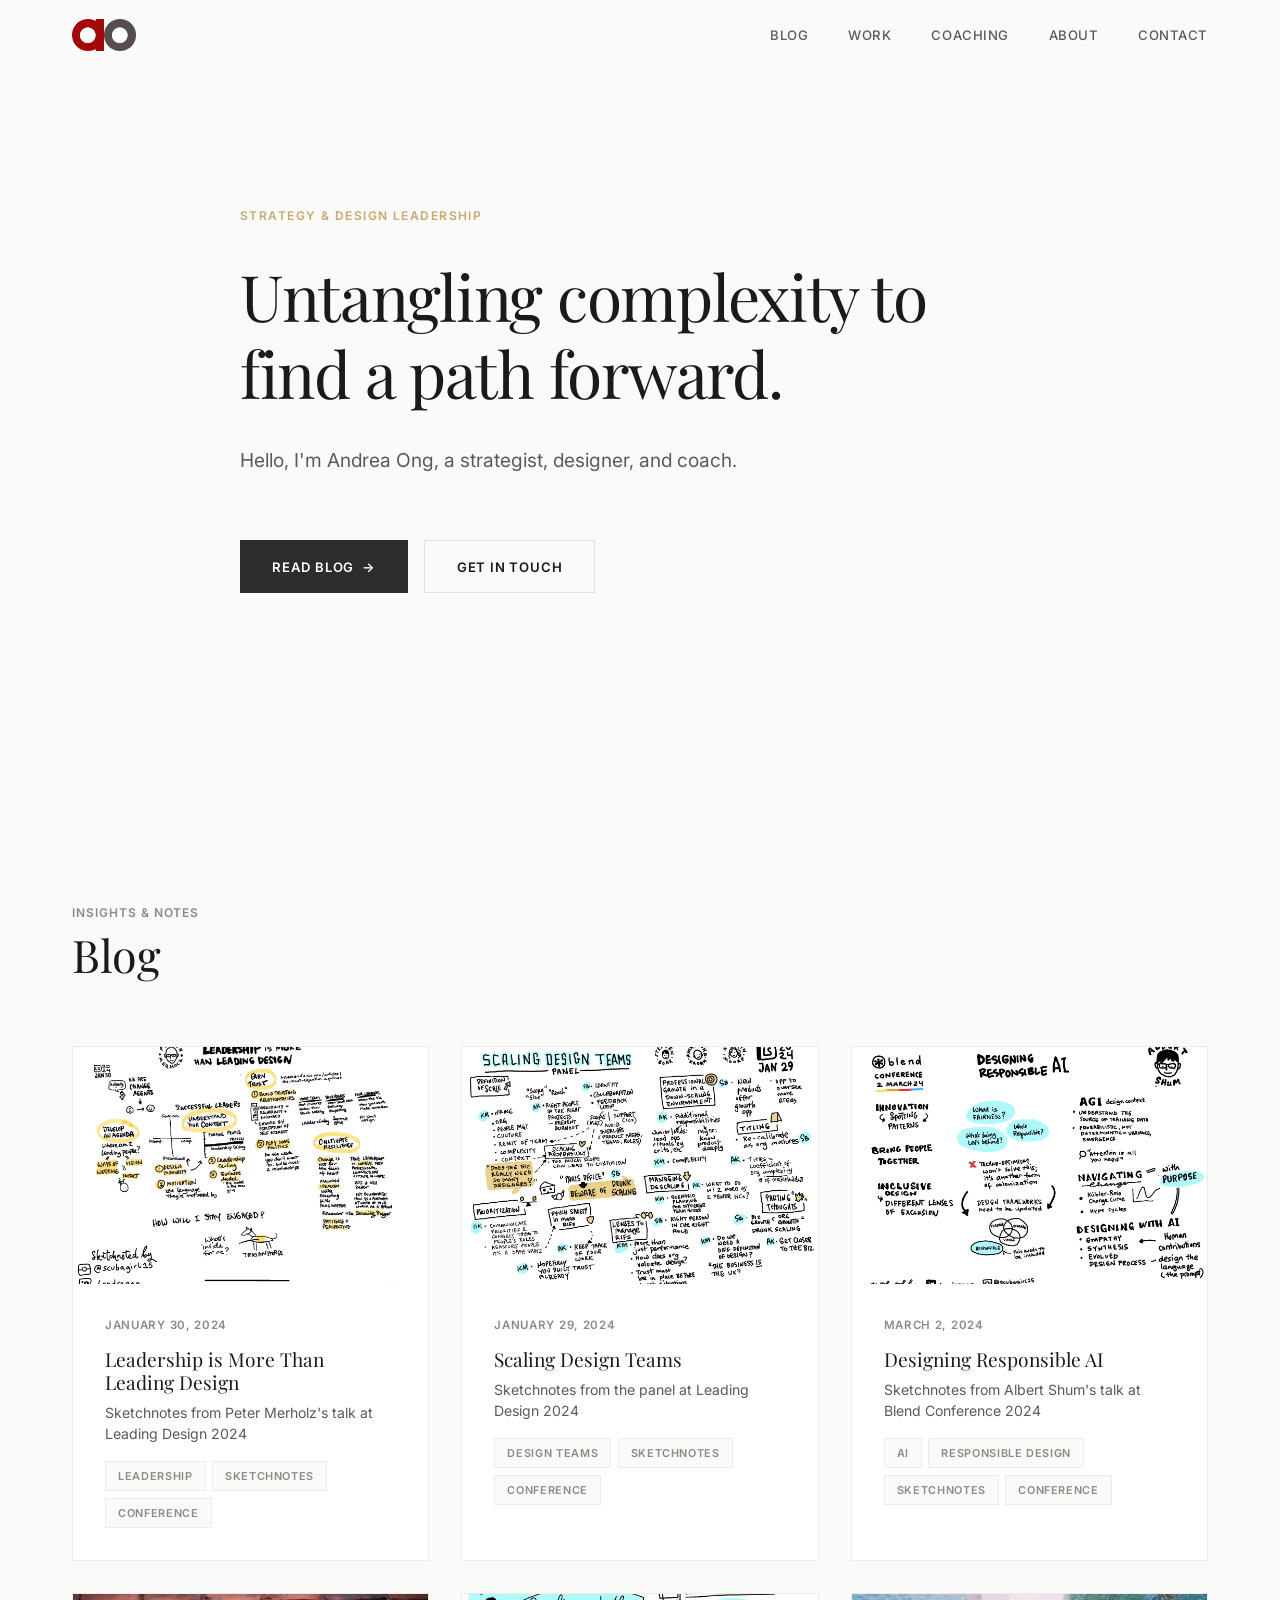
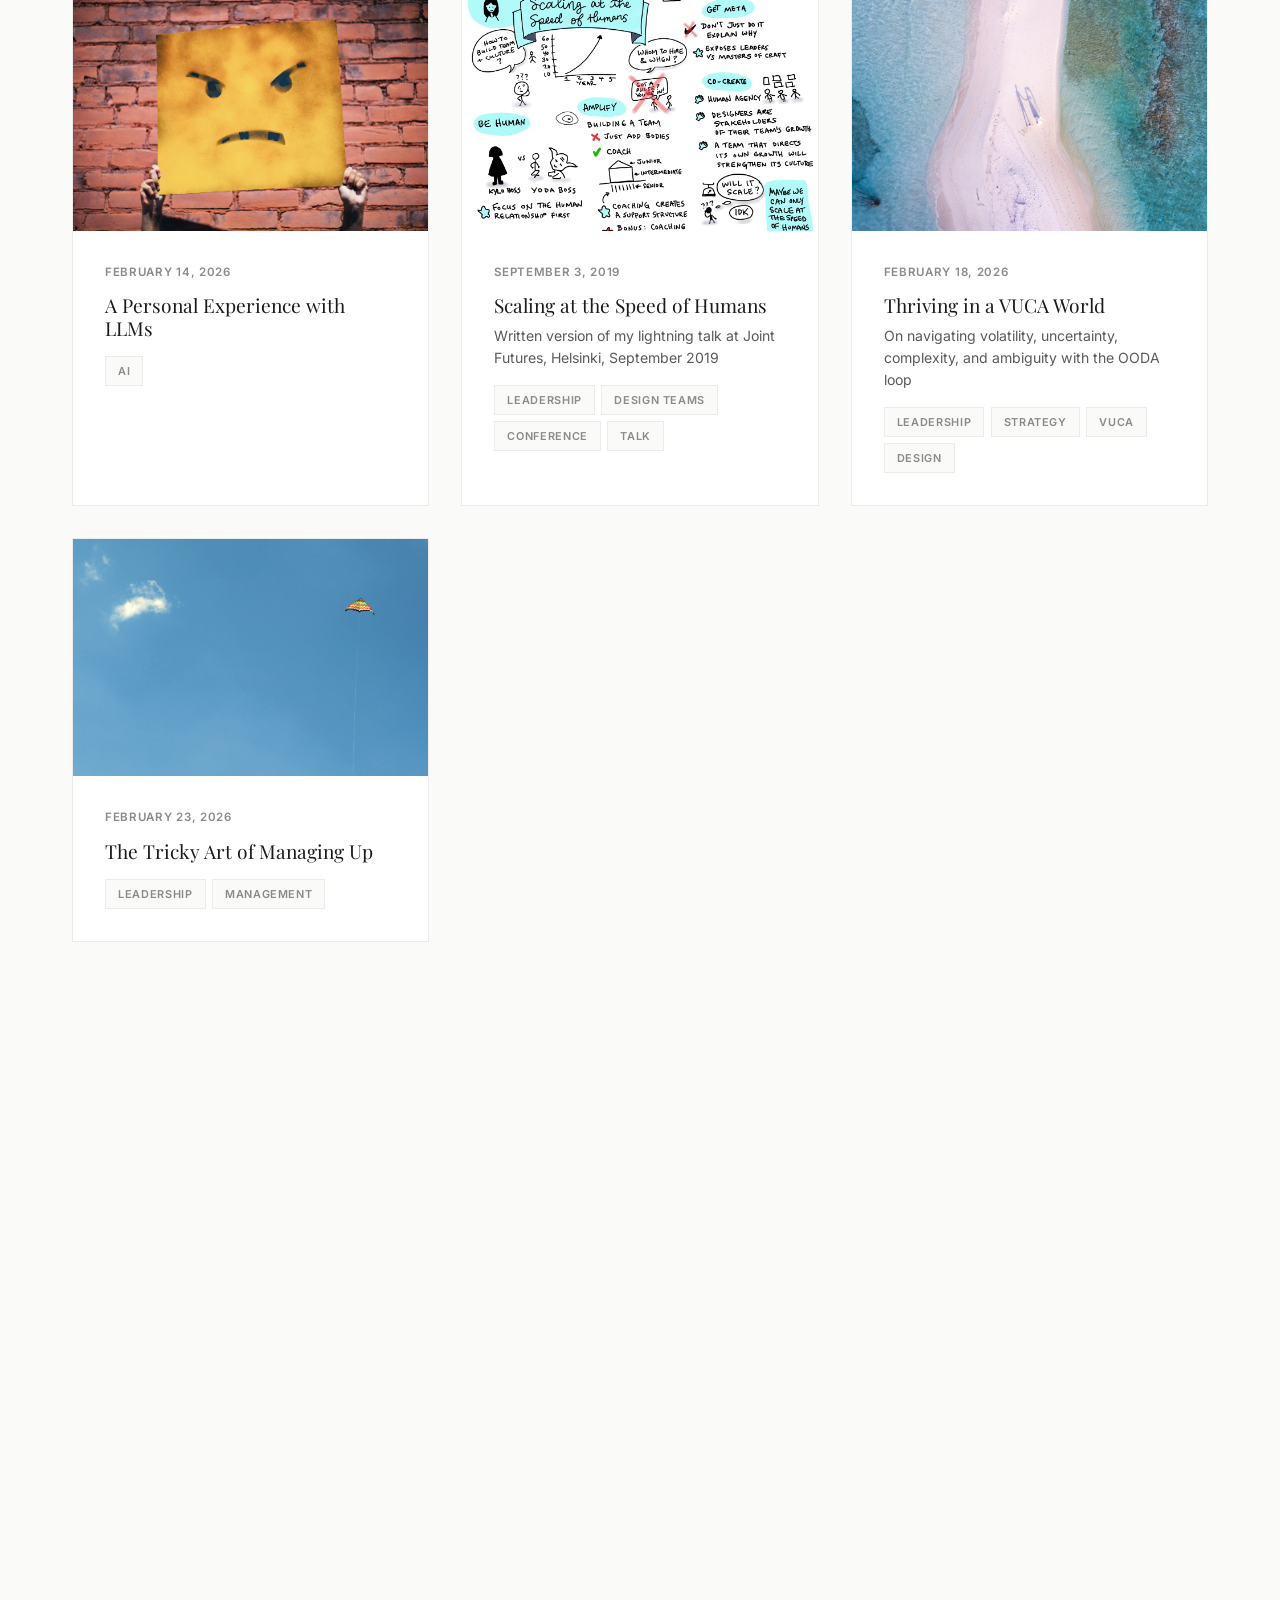
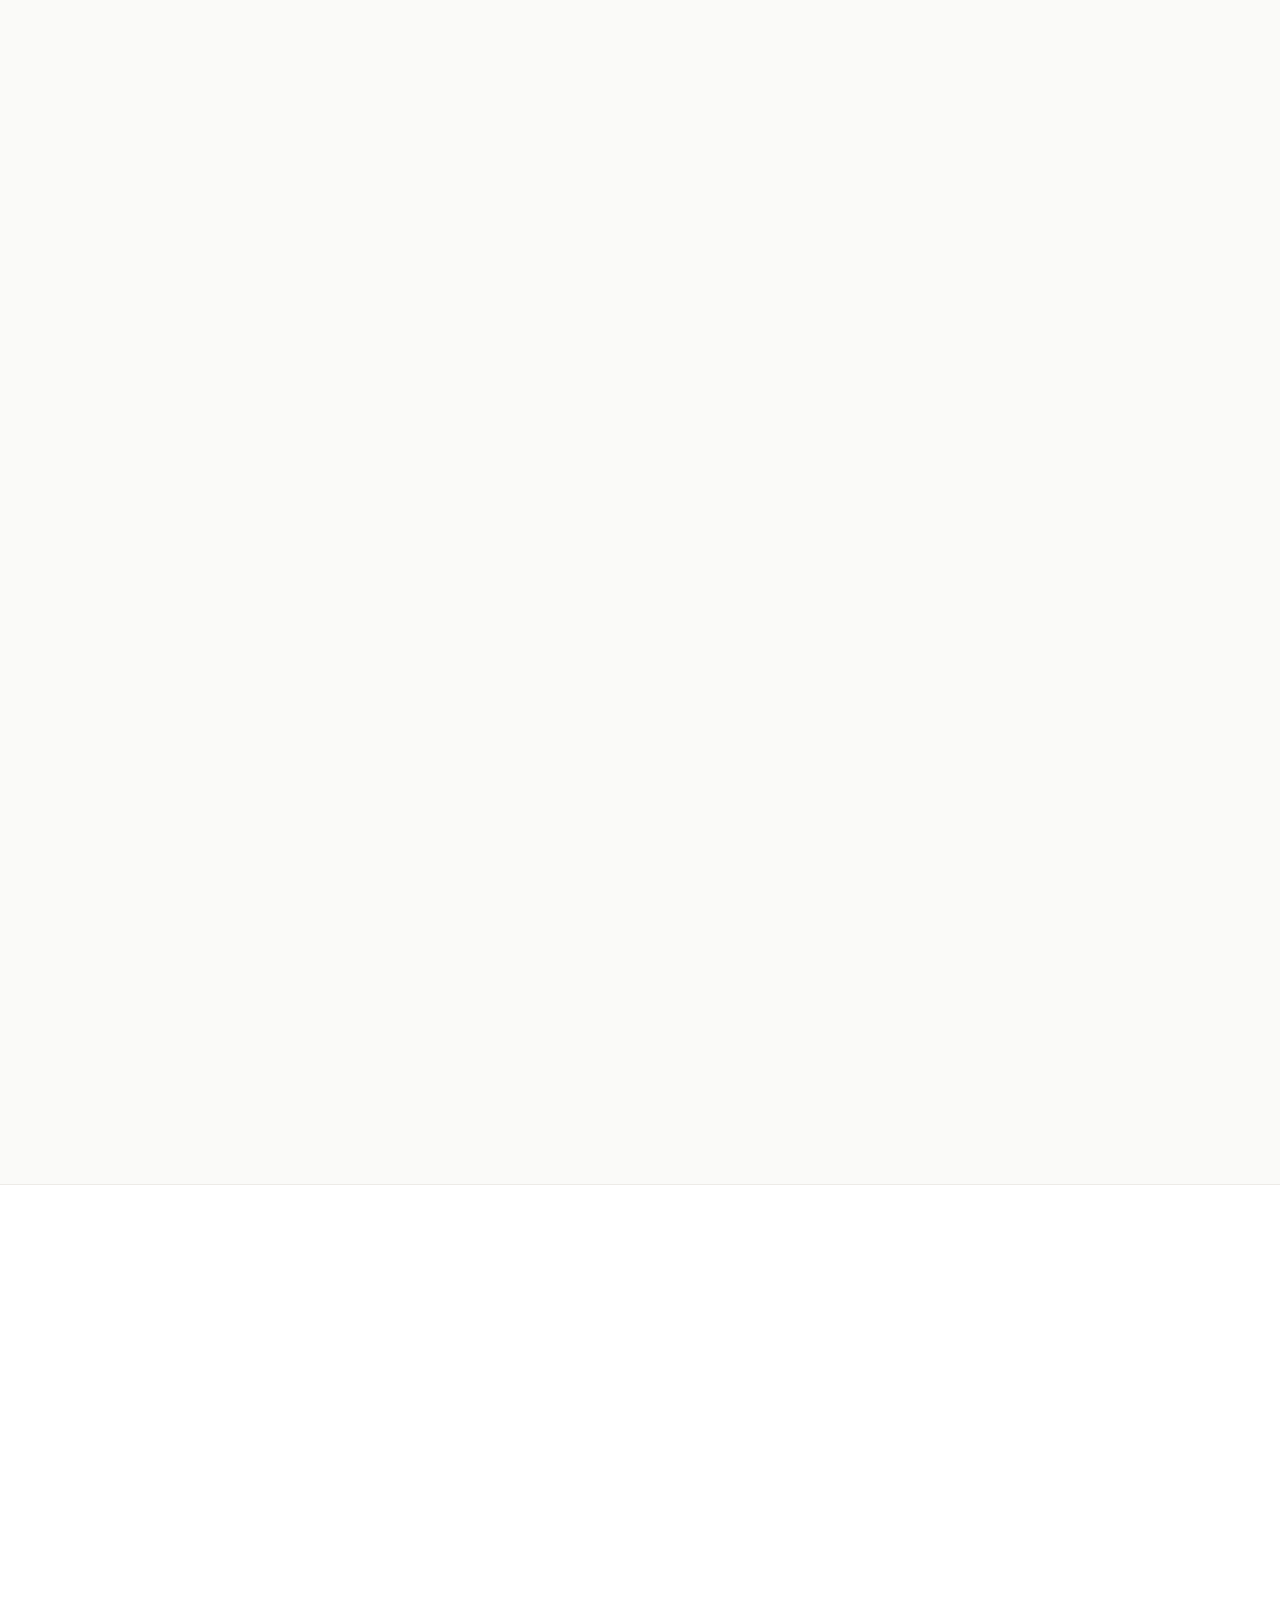
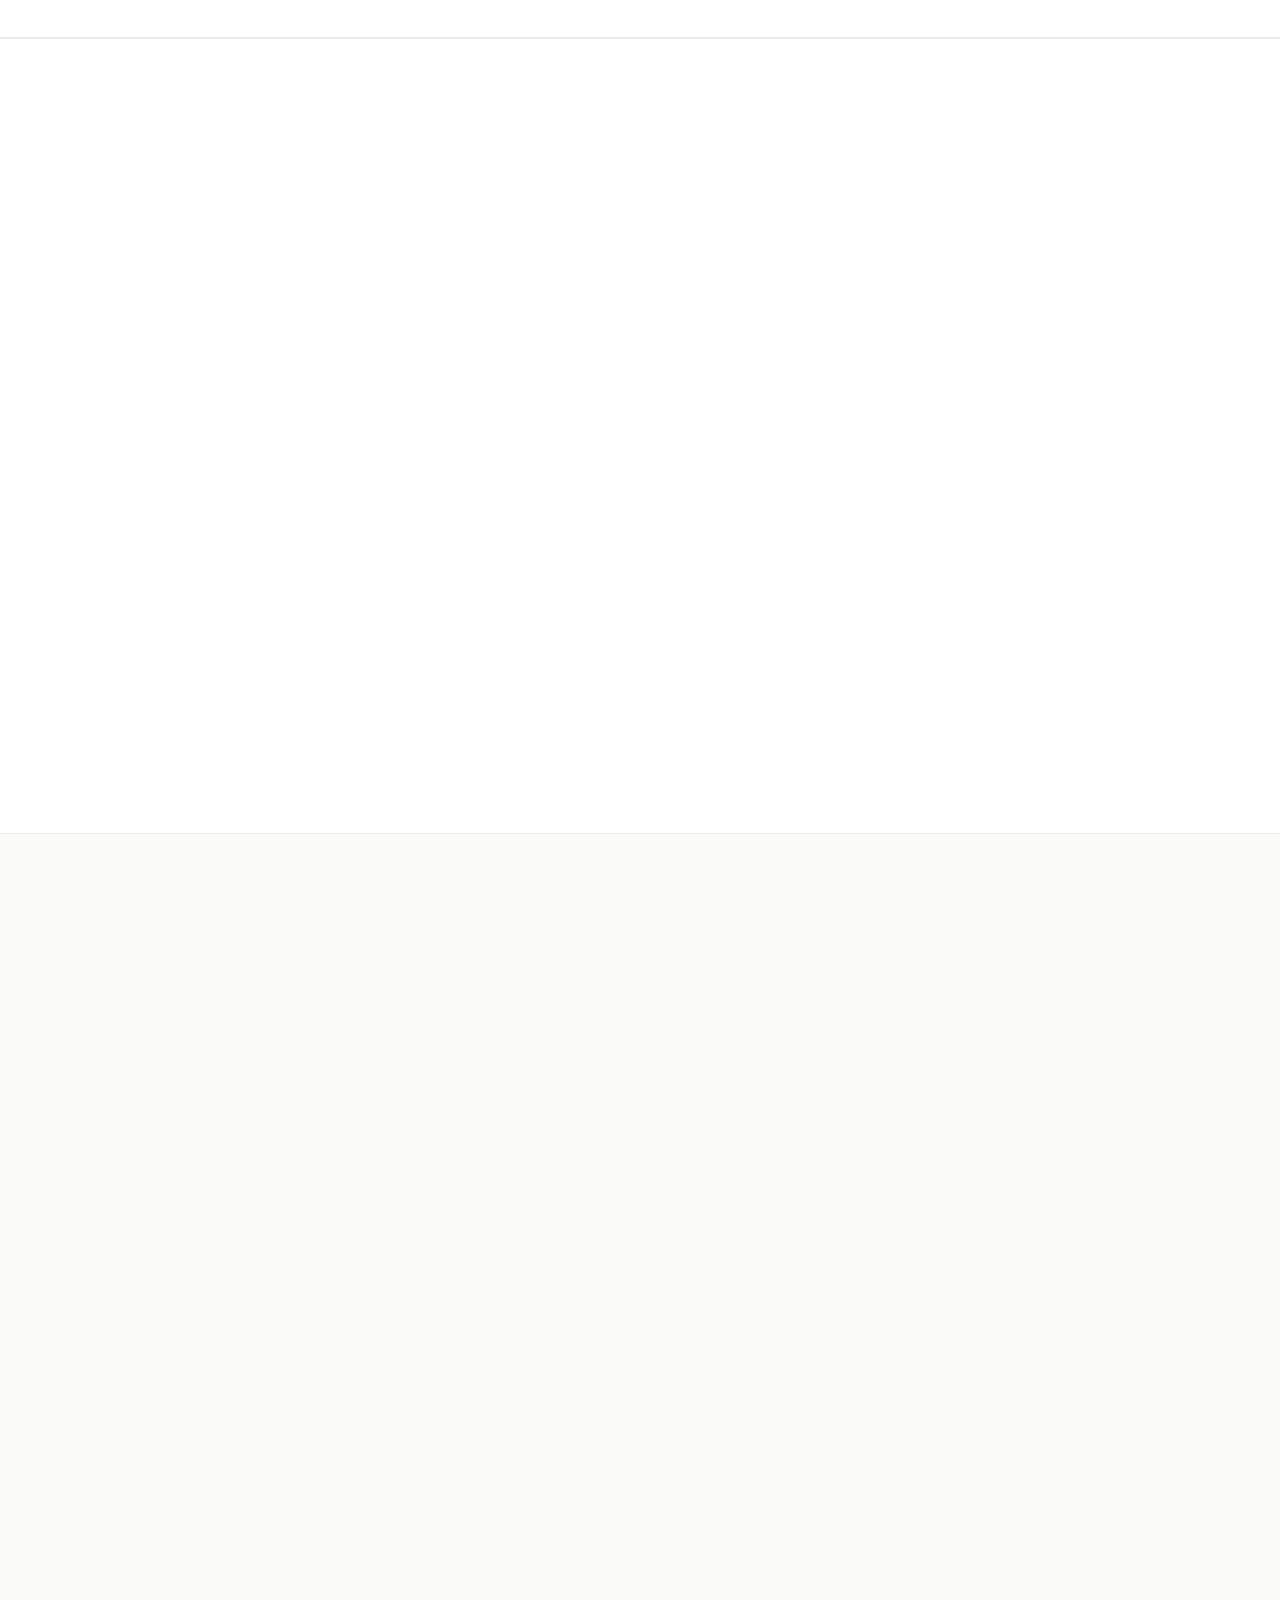
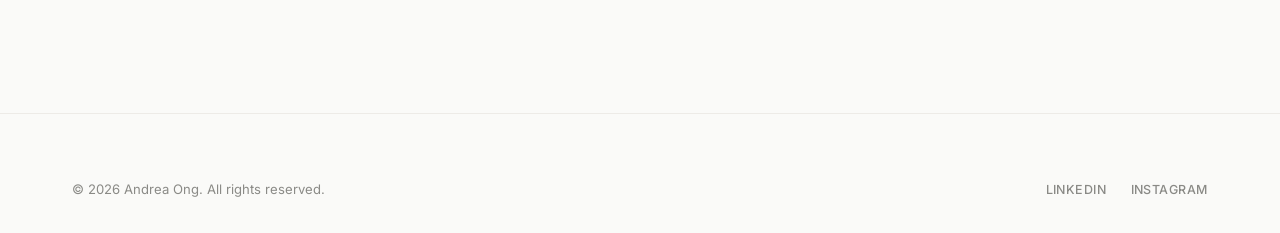
==== index.html @ c22fe98f "Add files via upload" ====
<!DOCTYPE html>
<html lang="en">
<head>
  <meta charset="UTF-8">
  <meta name="viewport" content="width=device-width, initial-scale=1.0">
  <title>Andrea Ong — Strategist, Designer, Design Coach</title>
  <meta name="description" content="Andrea Ong — Design strategist, coach, and systems thinker. Untangling complexity to find paths forward that balance user needs, business goals, ethics, and technology.">
  <meta name="author" content="Andrea Ong">

  <!-- Open Graph / Social -->
  <meta property="og:type" content="website">
  <meta property="og:title" content="Andrea Ong — Strategist, Designer, Design Coach">
  <meta property="og:description" content="Design strategist, coach, and systems thinker. Untangling complexity to find paths forward.">
  <meta property="og:image" content="images/headshot/andrea.jpg">
  <meta name="twitter:card" content="summary_large_image">

  <!-- Favicon -->
  <link rel="icon" type="image/png" href="ao-logo-favicon.png">

  <!-- Fonts -->
  <link rel="preconnect" href="https://fonts.googleapis.com">
  <link rel="preconnect" href="https://fonts.gstatic.com" crossorigin>
  <link href="https://fonts.googleapis.com/css2?family=Inter:wght@400;500;600&family=Playfair+Display:ital,wght@0,400;0,500;1,400&display=swap" rel="stylesheet">

  <!-- Styles -->
  <link rel="stylesheet" href="css/style.css">

  <!-- Analytics (uncomment and add your ID) -->
  <!-- <script async src="https://www.googletagmanager.com/gtag/js?id=G-XXXXXXXXXX"></script>
  <script>
    window.dataLayer = window.dataLayer || [];
    function gtag(){dataLayer.push(arguments);}
    gtag('js', new Date());
    gtag('config', 'G-XXXXXXXXXX');
  </script> -->
</head>
<body>

  <!-- Navigation -->
  <nav class="nav">
    <div class="nav__inner">
      <a href="#" class="nav__logo"><img src="images/nav-logo.jpg" alt="Andrea Ong"></a>
      <div class="nav__links">
        <a href="#blog" class="nav__link">Blog</a>
        <a href="#case-studies" class="nav__link">Work</a>
        <a href="#coaching" class="nav__link">Coaching</a>
        <a href="#about" class="nav__link">About</a>
        <a href="#contact" class="nav__link">Contact</a>
      </div>
      <button class="nav__toggle" aria-label="Toggle navigation">
        <span></span>
        <span></span>
        <span></span>
      </button>
    </div>
    <div class="nav__overlay"></div>
  </nav>

  <!-- Main Content (rendered by JS) -->
  <main id="app">
    <div style="min-height: 100vh; display: flex; align-items: center; justify-content: center;">
      <p style="color: #8A8A86; font-size: 0.9rem;">Loading&hellip;</p>
    </div>
  </main>

  <!-- Footer -->
  <footer class="footer"></footer>

  <!-- Content (edit these files to update your site) -->
  <script src="content/settings.js"></script>
  <script src="content/bio.js"></script>
  <script src="content/case-studies.js"></script>
  <script src="content/blog.js"></script>
  <script src="content/coaching.js"></script>

  <!-- Site Logic -->
  <script src="js/main.js"></script>
</body>
</html>
---- css/style.css ----
/* ==========================================================================
   Andrea Ong-Potapov Portfolio — Light Editorial Design
   ========================================================================== */

/* --- Reset & Base --- */
*, *::before, *::after { box-sizing: border-box; margin: 0; padding: 0; }

:root {
  --color-bg: #FAFAF8;
  --color-bg-alt: #F2F0EC;
  --color-surface: #FFFFFF;
  --color-text: #1A1A1A;
  --color-text-secondary: #5A5A58;
  --color-text-tertiary: #8A8A86;
  --color-accent: #2C2C2C;
  --color-accent-hover: #4A4A48;
  --color-border: #E2E0DC;
  --color-border-light: #EDEBE7;
  --color-highlight: #C9A96E;
  --font-serif: 'Playfair Display', Georgia, 'Times New Roman', serif;
  --font-sans: 'Inter', -apple-system, BlinkMacSystemFont, 'Segoe UI', sans-serif;
  --font-mono: 'JetBrains Mono', 'Fira Code', monospace;
  --max-width: 1200px;
  --max-width-narrow: 780px;
  --space-xs: 0.5rem;
  --space-sm: 1rem;
  --space-md: 2rem;
  --space-lg: 4rem;
  --space-xl: 6rem;
  --space-2xl: 10rem;
  --transition: 0.3s cubic-bezier(0.4, 0, 0.2, 1);
}

html {
  font-size: 16px;
  scroll-behavior: smooth;
  -webkit-font-smoothing: antialiased;
  -moz-osx-font-smoothing: grayscale;
}

body {
  font-family: var(--font-sans);
  color: var(--color-text);
  background: var(--color-bg);
  line-height: 1.7;
  overflow-x: hidden;
}

img { max-width: 100%; height: auto; display: block; }
a { color: inherit; text-decoration: none; }
ul, ol { list-style: none; }

/* --- Typography --- */
h1, h2, h3, h4 { font-family: var(--font-serif); font-weight: 400; line-height: 1.2; }

h1 { font-size: clamp(2.4rem, 5vw, 4rem); letter-spacing: -0.02em; }
h2 { font-size: clamp(1.8rem, 3.5vw, 2.8rem); letter-spacing: -0.01em; }
h3 { font-size: clamp(1.3rem, 2vw, 1.6rem); }
h4 { font-size: 1.1rem; font-family: var(--font-sans); font-weight: 600; text-transform: uppercase; letter-spacing: 0.08em; font-size: 0.75rem; color: var(--color-text-tertiary); }

p { max-width: 65ch; }
p + p { margin-top: 1.2em; }

.text-large { font-size: 1.25rem; line-height: 1.65; color: var(--color-text-secondary); }

/* --- Layout --- */
.container { max-width: var(--max-width); margin: 0 auto; padding: 0 var(--space-md); }
.container--narrow { max-width: var(--max-width-narrow); margin: 0 auto; padding: 0 var(--space-md); }

section { padding: var(--space-xl) 0; }

/* --- Navigation --- */
.nav {
  position: fixed;
  top: 0;
  left: 0;
  right: 0;
  z-index: 100;
  background: rgba(250, 250, 248, 0.92);
  backdrop-filter: blur(20px);
  -webkit-backdrop-filter: blur(20px);
  border-bottom: 1px solid transparent;
  transition: border-color var(--transition);
}

.nav.scrolled { border-bottom-color: var(--color-border-light); }

.nav__inner {
  max-width: var(--max-width);
  margin: 0 auto;
  padding: 1.2rem var(--space-md);
  display: flex;
  justify-content: space-between;
  align-items: center;
}

.nav__logo {
  display: flex;
  align-items: center;
}

.nav__logo img {
  height: 32px;
  width: auto;
  display: block;
}

.nav__links {
  display: flex;
  gap: 2.5rem;
  align-items: center;
}

.nav__link {
  font-size: 0.82rem;
  font-weight: 500;
  letter-spacing: 0.04em;
  text-transform: uppercase;
  color: var(--color-text-secondary);
  transition: color var(--transition);
  position: relative;
}

.nav__link::after {
  content: '';
  position: absolute;
  bottom: -4px;
  left: 0;
  width: 0;
  height: 1px;
  background: var(--color-highlight);
  transition: width var(--transition);
}

.nav__link:hover { color: var(--color-text); }
.nav__link:hover::after { width: 100%; }

/* Mobile nav toggle */
.nav__toggle {
  display: none;
  background: none;
  border: none;
  cursor: pointer;
  padding: 0.5rem;
}

.nav__toggle span {
  display: block;
  width: 24px;
  height: 1.5px;
  background: var(--color-text);
  margin: 6px 0;
  transition: var(--transition);
}

/* --- Hero --- */
.hero {
  min-height: 90vh;
  display: flex;
  align-items: center;
  padding-top: 5rem;
}

.hero__content { max-width: 800px; }

.hero__label {
  font-size: 0.75rem;
  font-weight: 600;
  text-transform: uppercase;
  letter-spacing: 0.12em;
  color: var(--color-highlight);
  margin-bottom: var(--space-md);
  display: inline-block;
}

.hero h1 { margin-bottom: var(--space-md); }

.hero__text {
  font-size: clamp(1.1rem, 1.5vw, 1.3rem);
  line-height: 1.7;
  color: var(--color-text-secondary);
  max-width: 600px;
}

.hero__cta {
  margin-top: var(--space-lg);
  display: flex;
  gap: var(--space-sm);
  flex-wrap: wrap;
}

/* --- Buttons --- */
.btn {
  display: inline-flex;
  align-items: center;
  gap: 0.5rem;
  padding: 0.9rem 2rem;
  font-family: var(--font-sans);
  font-size: 0.82rem;
  font-weight: 600;
  letter-spacing: 0.06em;
  text-transform: uppercase;
  border: none;
  cursor: pointer;
  transition: var(--transition);
}

.btn--primary {
  background: var(--color-accent);
  color: #fff;
}
.btn--primary:hover { background: var(--color-accent-hover); }

.btn--outline {
  background: transparent;
  color: var(--color-text);
  border: 1.5px solid var(--color-border);
}
.btn--outline:hover { border-color: var(--color-text); }

.btn__arrow {
  transition: transform var(--transition);
}
.btn:hover .btn__arrow { transform: translateX(4px); }

/* --- Section Headers --- */
.section-header {
  margin-bottom: var(--space-lg);
}

.section-header h4 { margin-bottom: var(--space-xs); }
.section-header h2 { margin-top: 0.5rem; }

/* --- Case Studies Grid --- */
.case-studies-grid {
  display: grid;
  gap: var(--space-md);
}

.case-study-card {
  display: grid;
  grid-template-columns: 1fr 1fr;
  gap: 0;
  background: var(--color-surface);
  border: 1px solid var(--color-border-light);
  overflow: hidden;
  transition: var(--transition);
  cursor: pointer;
  max-width: 1200px;
}

.case-study-card:hover {
  border-color: var(--color-border);
  box-shadow: 0 8px 40px rgba(0,0,0,0.06);
}

.case-study-card__image {
  aspect-ratio: 4/3;
  overflow: hidden;
  background: var(--color-bg-alt);
}

.case-study-card__image img {
  width: 100%;
  height: 100%;
  object-fit: contain;
  object-position: center;
  transition: transform 0.6s cubic-bezier(0.4, 0, 0.2, 1);
}

.case-study-card:hover .case-study-card__image img {
  transform: scale(1.03);
}

.case-study-card__content {
  padding: var(--space-lg);
  display: flex;
  flex-direction: column;
  justify-content: center;
}

.case-study-card__skills {
  display: flex;
  flex-wrap: wrap;
  gap: 0.5rem;
  margin-bottom: var(--space-sm);
}

.skill-tag {
  font-size: 0.68rem;
  font-weight: 600;
  letter-spacing: 0.06em;
  text-transform: uppercase;
  color: var(--color-text-tertiary);
  padding: 0.3rem 0.75rem;
  border: 1px solid var(--color-border-light);
  background: var(--color-bg);
}

.case-study-card h3 { margin-bottom: 0.5rem; }

.case-study-card__subtitle {
  font-size: 0.9rem;
  color: var(--color-text-secondary);
  margin-bottom: var(--space-sm);
}

.case-study-card__overview {
  font-size: 0.92rem;
  color: var(--color-text-secondary);
  line-height: 1.65;
}

.case-study-card__link {
  margin-top: auto;
  padding-top: var(--space-md);
  font-size: 0.78rem;
  font-weight: 600;
  letter-spacing: 0.06em;
  text-transform: uppercase;
  color: var(--color-text);
  display: inline-flex;
  align-items: center;
  gap: 0.5rem;
}

.case-study-card__link span { transition: transform var(--transition); }
.case-study-card:hover .case-study-card__link span { transform: translateX(4px); }

/* --- Blog Grid --- */
.blog-grid {
  display: grid;
  grid-template-columns: repeat(3, 1fr);
  gap: var(--space-md);
}

.blog-card {
  background: var(--color-surface);
  border: 1px solid var(--color-border-light);
  overflow: hidden;
  transition: var(--transition);
  cursor: pointer;
}

.blog-card:hover {
  border-color: var(--color-border);
  box-shadow: 0 8px 40px rgba(0,0,0,0.06);
}

.blog-card__image {
  aspect-ratio: 3/2;
  overflow: hidden;
  background: var(--color-bg-alt);
}

.blog-card__image img {
  width: 100%;
  height: 100%;
  object-fit: cover;
  transition: transform 0.6s cubic-bezier(0.4, 0, 0.2, 1);
}

.blog-card:hover .blog-card__image img { transform: scale(1.03); }

.blog-card__content { padding: var(--space-md); }

.blog-card__date {
  font-size: 0.72rem;
  font-weight: 600;
  letter-spacing: 0.06em;
  text-transform: uppercase;
  color: var(--color-text-tertiary);
  margin-bottom: 0.75rem;
}

.blog-card h3 {
  font-size: 1.2rem;
  margin-bottom: 0.5rem;
}

.blog-card__subtitle {
  font-size: 0.88rem;
  color: var(--color-text-secondary);
  line-height: 1.55;
}

.blog-card__tags {
  display: flex;
  flex-wrap: wrap;
  gap: 0.4rem;
  margin-top: var(--space-sm);
}

/* --- Coaching --- */
.coaching {
  background: var(--color-surface);
  border-top: 1px solid var(--color-border-light);
  border-bottom: 1px solid var(--color-border-light);
}

.coaching__hero {
  text-align: center;
  margin-bottom: var(--space-xl);
}

.coaching__tagline {
  font-family: var(--font-serif);
  font-size: 1.3rem;
  font-style: italic;
  color: var(--color-text-secondary);
  margin-bottom: var(--space-sm);
}

.coaching__hero h2 {
  font-size: clamp(2rem, 4vw, 3rem);
}

.coaching__intro {
  margin-bottom: var(--space-xl);
  padding: var(--space-lg);
  background: var(--color-bg);
  border: 1px solid var(--color-border-light);
}

.coaching__intro h3 {
  margin-bottom: var(--space-sm);
}

.coaching__intro p {
  color: var(--color-text-secondary);
  font-size: 1.05rem;
  line-height: 1.75;
}

.coaching__what-i-can-do {
  margin-bottom: var(--space-xl);
}

.coaching__what-i-can-do h3 {
  margin-bottom: var(--space-md);
}

.coaching__what-i-can-do p {
  color: var(--color-text-secondary);
  font-size: 1.02rem;
  line-height: 1.75;
  margin-bottom: var(--space-sm);
}

.coaching__target-audience {
  margin-top: var(--space-md);
  padding: var(--space-md);
  background: var(--color-bg);
  border-left: 3px solid var(--color-highlight);
}

.coaching__target-audience h4 {
  margin-bottom: 0.75rem;
}

.coaching__target-audience ul li {
  color: var(--color-text-secondary);
  padding: 0.3rem 0 0.3rem 1.25rem;
  position: relative;
}

.coaching__target-audience ul li::before {
  content: '•';
  position: absolute;
  left: 0;
  color: var(--color-highlight);
  font-weight: bold;
}

.coaching__programs {
  margin-bottom: var(--space-xl);
}

.coaching__program {
  padding: var(--space-lg);
  margin-bottom: var(--space-md);
  background: var(--color-bg);
  border: 1px solid var(--color-border-light);
}

.coaching__program h3 {
  margin-bottom: 0.75rem;
  color: var(--color-text);
}

.coaching__program-desc {
  color: var(--color-text-secondary);
  font-size: 1.02rem;
  line-height: 1.7;
  margin-bottom: var(--space-md);
}

.coaching__outcomes {
  margin-bottom: var(--space-md);
}

.coaching__outcomes h4 {
  margin-bottom: 0.5rem;
  font-size: 0.85rem;
}

.coaching__outcomes ul li {
  color: var(--color-text-secondary);
  font-size: 0.95rem;
  padding: 0.35rem 0 0.35rem 1.25rem;
  position: relative;
}

.coaching__outcomes ul li::before {
  content: '✓';
  position: absolute;
  left: 0;
  color: var(--color-highlight);
  font-weight: bold;
}

.coaching__pricing {
  margin-bottom: var(--space-md);
  padding-top: var(--space-md);
  border-top: 1px solid var(--color-border-light);
}

.coaching__pricing h4 {
  margin-bottom: 0.75rem;
  font-size: 0.85rem;
}

.pricing-tiers {
  padding-left: 0;
}

.pricing-tiers li {
  color: var(--color-text-secondary);
  font-size: 0.92rem;
  padding: 0.4rem 0;
  list-style: none;
}

.pricing-tiers strong {
  color: var(--color-text);
  font-weight: 500;
}

.coaching__follow-up {
  margin-top: var(--space-sm);
  padding-top: var(--space-sm);
  border-top: 1px solid var(--color-border-light);
}

.coaching__follow-up p {
  font-size: 0.88rem;
  color: var(--color-text-secondary);
  margin-bottom: 0.5rem;
  font-style: italic;
}

.coaching__testimonials-section {
  margin-bottom: var(--space-xl);
  padding-top: var(--space-xl);
  border-top: 1px solid var(--color-border-light);
}

.coaching__testimonials-section h3 {
  text-align: center;
  margin-bottom: var(--space-lg);
}

.coaching__testimonials {
  display: grid;
  grid-template-columns: 1fr;
  gap: var(--space-md);
}

.coaching__testimonial {
  padding: var(--space-md);
  background: var(--color-bg);
  border-left: 3px solid var(--color-highlight);
}

.coaching__testimonial p {
  font-family: var(--font-serif);
  font-size: 1.05rem;
  font-style: italic;
  line-height: 1.7;
  color: var(--color-text-secondary);
  margin-bottom: var(--space-sm);
}

.coaching__testimonial footer {
  display: flex;
  flex-direction: column;
  gap: 0.15rem;
}

.coaching__testimonial strong {
  font-family: var(--font-sans);
  font-size: 0.9rem;
  font-style: normal;
  color: var(--color-text);
}

.coaching__testimonial span {
  font-family: var(--font-sans);
  font-size: 0.8rem;
  font-style: normal;
  color: var(--color-text-tertiary);
}

.coaching__cta {
  text-align: center;
  padding: var(--space-lg);
  background: var(--color-bg);
  border: 1px solid var(--color-border-light);
}

.coaching__cta p {
  color: var(--color-text-secondary);
  font-size: 1.02rem;
  line-height: 1.7;
  margin: 0 auto var(--space-md);
  max-width: 600px;
}

@media (max-width: 768px) {
  .coaching__tagline { font-size: 1.1rem; }
}

/* --- About / Bio --- */
.about {
  background: var(--color-surface);
  border-top: 1px solid var(--color-border-light);
  border-bottom: 1px solid var(--color-border-light);
}

.about__grid {
  display: grid;
  grid-template-columns: 1fr 2fr;
  gap: var(--space-xl);
  align-items: start;
}

.about__image {
  position: sticky;
  top: 8rem;
}

.about__image img {
  width: 300px;
  height: 300px;
  aspect-ratio: 1/1;
  object-fit: cover;
  border-radius: 50%;
  filter: grayscale(10%);
}

.about__content h2 { margin-bottom: var(--space-md); }

.about__intro {
  font-family: var(--font-serif);
  font-size: 1.4rem;
  line-height: 1.5;
  color: var(--color-text);
  margin-bottom: var(--space-md);
}

.about__body p {
  color: var(--color-text-secondary);
  font-size: 1.05rem;
}

.about__skills {
  margin-top: var(--space-lg);
  padding-top: var(--space-md);
  border-top: 1px solid var(--color-border-light);
}

.about__skills h4 { margin-bottom: var(--space-sm); }

.skills-list {
  display: flex;
  flex-wrap: wrap;
  gap: 0.5rem;
}

.skills-list .skill-tag {
  background: var(--color-bg);
}

/* --- Contact --- */
.contact { text-align: center; }

.contact h2 { margin-bottom: var(--space-sm); }
.contact .text-large {
  margin: 0 auto var(--space-lg);
  max-width: 500px;
}

.contact-form {
  max-width: 520px;
  margin: 0 auto;
  text-align: left;
}

.form-group { margin-bottom: var(--space-md); }

.form-group label {
  display: block;
  font-size: 0.75rem;
  font-weight: 600;
  letter-spacing: 0.06em;
  text-transform: uppercase;
  color: var(--color-text-tertiary);
  margin-bottom: 0.5rem;
}

.form-group input,
.form-group textarea {
  width: 100%;
  padding: 0.9rem 1rem;
  font-family: var(--font-sans);
  font-size: 0.95rem;
  color: var(--color-text);
  background: var(--color-surface);
  border: 1.5px solid var(--color-border);
  transition: border-color var(--transition);
  outline: none;
}

.form-group input:focus,
.form-group textarea:focus { border-color: var(--color-text); }

.form-group textarea { resize: vertical; min-height: 140px; }

.contact-form .btn { width: 100%; justify-content: center; }

.contact__alt {
  margin-top: var(--space-lg);
  padding-top: var(--space-md);
  border-top: 1px solid var(--color-border-light);
}

.contact__alt p {
  font-size: 0.9rem;
  color: var(--color-text-tertiary);
  margin: 0 auto;
}

.contact__alt a {
  color: var(--color-text);
  border-bottom: 1px solid var(--color-border);
  transition: border-color var(--transition);
}

.contact__alt a:hover { border-color: var(--color-text); }

/* --- Footer --- */
.footer {
  padding: var(--space-lg) 0 var(--space-md);
  border-top: 1px solid var(--color-border-light);
}

.footer__inner {
  display: flex;
  justify-content: space-between;
  align-items: center;
}

.footer__copyright {
  font-size: 0.82rem;
  color: var(--color-text-tertiary);
}

.footer__social {
  display: flex;
  gap: 1.5rem;
}

.footer__social a {
  font-size: 0.78rem;
  font-weight: 500;
  letter-spacing: 0.04em;
  text-transform: uppercase;
  color: var(--color-text-tertiary);
  transition: color var(--transition);
}

.footer__social a:hover { color: var(--color-text); }

/* --- Case Study Detail --- */
.detail-hero {
  padding-top: 8rem;
  padding-bottom: var(--space-lg);
}

.detail-hero__back {
  display: inline-flex;
  align-items: center;
  gap: 0.5rem;
  font-size: 0.78rem;
  font-weight: 600;
  letter-spacing: 0.06em;
  text-transform: uppercase;
  color: var(--color-text-tertiary);
  margin-bottom: var(--space-lg);
  transition: color var(--transition);
}

.detail-hero__back:hover { color: var(--color-text); }

.detail-hero h1 { margin-bottom: var(--space-sm); }

.detail-hero__meta {
  display: flex;
  flex-wrap: wrap;
  gap: var(--space-md);
  margin-top: var(--space-md);
  padding-top: var(--space-md);
  border-top: 1px solid var(--color-border-light);
}

.detail-hero__meta-item h4 { margin-bottom: 0.3rem; }
.detail-hero__meta-item p {
  font-size: 0.92rem;
  color: var(--color-text-secondary);
}

.detail-content { padding-bottom: var(--space-xl); }

.detail-content__section {
  margin-bottom: var(--space-lg);
}

.detail-content__section h3 {
  margin-bottom: var(--space-sm);
  padding-bottom: 0.5rem;
  border-bottom: 1px solid var(--color-border-light);
}

.detail-content__section p {
  color: var(--color-text-secondary);
  font-size: 1.02rem;
  line-height: 1.75;
}

.detail-content__demonstrates {
  background: var(--color-bg-alt);
  padding: var(--space-md);
  margin-bottom: var(--space-lg);
}

.detail-content__demonstrates h4 { margin-bottom: var(--space-sm); }

.detail-content__demonstrates li {
  font-size: 0.95rem;
  color: var(--color-text-secondary);
  padding: 0.4rem 0;
  padding-left: 1rem;
  position: relative;
}

.detail-content__demonstrates li::before {
  content: '';
  position: absolute;
  left: 0;
  top: 50%;
  width: 4px;
  height: 4px;
  background: var(--color-highlight);
}

/* --- Blog Detail --- */
.blog-detail__image {
  margin-bottom: var(--space-lg);
  border: 1px solid var(--color-border-light);
}

.blog-detail__image img {
  width: 100%;
}

.blog-detail__content p {
  color: var(--color-text-secondary);
  font-size: 1.08rem;
  line-height: 1.8;
}

.blog-detail__content a {
  color: inherit;
  text-decoration: underline;
  text-underline-offset: 3px;
}

/* --- Animations --- */
.reveal {
  opacity: 0;
  transform: translateY(30px);
  transition: opacity 0.8s cubic-bezier(0.4, 0, 0.2, 1), transform 0.8s cubic-bezier(0.4, 0, 0.2, 1);
}

.reveal.visible {
  opacity: 1;
  transform: translateY(0);
}

/* Staggered children */
.stagger-children > * {
  opacity: 0;
  transform: translateY(20px);
  transition: opacity 0.6s cubic-bezier(0.4, 0, 0.2, 1), transform 0.6s cubic-bezier(0.4, 0, 0.2, 1);
}

.stagger-children.visible > *:nth-child(1) { transition-delay: 0s; }
.stagger-children.visible > *:nth-child(2) { transition-delay: 0.1s; }
.stagger-children.visible > *:nth-child(3) { transition-delay: 0.2s; }
.stagger-children.visible > *:nth-child(4) { transition-delay: 0.3s; }

.stagger-children.visible > * {
  opacity: 1;
  transform: translateY(0);
}

/* --- Image Placeholders --- */
.image-placeholder {
  width: 100%;
  height: 100%;
  display: flex;
  align-items: center;
  justify-content: center;
  background: var(--color-bg-alt);
  color: var(--color-text-tertiary);
  font-size: 0.75rem;
  font-weight: 600;
  letter-spacing: 0.06em;
  text-transform: uppercase;
}

/* --- Responsive --- */
@media (max-width: 1024px) {
  .case-study-card { grid-template-columns: 1fr; }
  .about__grid { grid-template-columns: 1fr; gap: var(--space-lg); }
  .about__image { position: static; max-width: 400px; }
}

@media (max-width: 768px) {
  section { padding: var(--space-lg) 0; }
  .hero { min-height: 80vh; }

  .nav__links {
    position: fixed;
    top: 0;
    right: 0;
    bottom: 0;
    width: 280px;
    max-width: 80vw;
    background: var(--color-surface);
    flex-direction: column;
    justify-content: flex-start;
    gap: 2rem;
    padding: var(--space-xl) var(--space-lg);
    transform: translateX(100%);
    transition: transform var(--transition);
    border-left: 1px solid var(--color-border);
    box-shadow: -4px 0 24px rgba(0, 0, 0, 0.15);
    z-index: 200;
    overflow-y: auto;
    overflow-x: hidden;
  }

  .nav__links.open { transform: translateX(0); }

  .nav__toggle { display: block; z-index: 300; }

  .nav__overlay {
    position: fixed;
    inset: 0;
    background: rgba(0,0,0,0.5);
    opacity: 0;
    visibility: hidden;
    transition: var(--transition);
    z-index: 150;
  }

  .nav__overlay.open { opacity: 1; visibility: visible; }

  .blog-grid {
    grid-template-columns: 1fr;
  }

  .footer__inner { flex-direction: column; gap: var(--space-sm); text-align: center; }

  .hero__cta { flex-direction: column; }
  .hero__cta .btn { text-align: center; justify-content: center; }

  .detail-hero__meta { flex-direction: column; gap: var(--space-sm); }
}

@media (max-width: 480px) {
  :root { --space-md: 1.25rem; }
  .case-study-card__content { padding: var(--space-md); }
}

/* --- Password Gate --- */
.password-gate {
  min-height: 80vh;
  display: flex;
  align-items: center;
  justify-content: center;
  padding: var(--space-lg);
}

.password-gate__box {
  max-width: 420px;
  width: 100%;
  text-align: center;
}

.password-gate__icon {
  font-size: 2rem;
  margin-bottom: var(--space-sm);
  opacity: 0.4;
}

.password-gate__box h2 {
  font-family: var(--font-serif);
  font-size: 1.75rem;
  font-weight: 400;
  margin-bottom: 0.5rem;
}

.password-gate__box p {
  color: var(--color-text-secondary);
  font-size: 0.95rem;
  margin-bottom: var(--space-md);
}

.password-gate__form {
  display: flex;
  flex-direction: column;
  gap: 0.75rem;
}

.password-gate__input {
  width: 100%;
  padding: 0.85rem 1rem;
  font-family: var(--font-sans);
  font-size: 1rem;
  border: 1px solid var(--color-border);
  border-radius: 4px;
  background: var(--color-surface);
  color: var(--color-text);
  text-align: center;
  letter-spacing: 0.2em;
  transition: border-color var(--transition);
}

.password-gate__input:focus {
  outline: none;
  border-color: var(--color-highlight);
}

.password-gate__input.error {
  border-color: #c0392b;
  animation: shake 0.3s ease;
}

.password-gate__error {
  font-size: 0.85rem;
  color: #c0392b;
  min-height: 1.2em;
}

@keyframes shake {
  0%, 100% { transform: translateX(0); }
  25% { transform: translateX(-6px); }
  75% { transform: translateX(6px); }
}

/* --- Print --- */
@media print {
  .nav, .contact-form, .footer__social, .btn { display: none; }
  body { background: white; color: black; }
  section { padding: 1rem 0; }
}
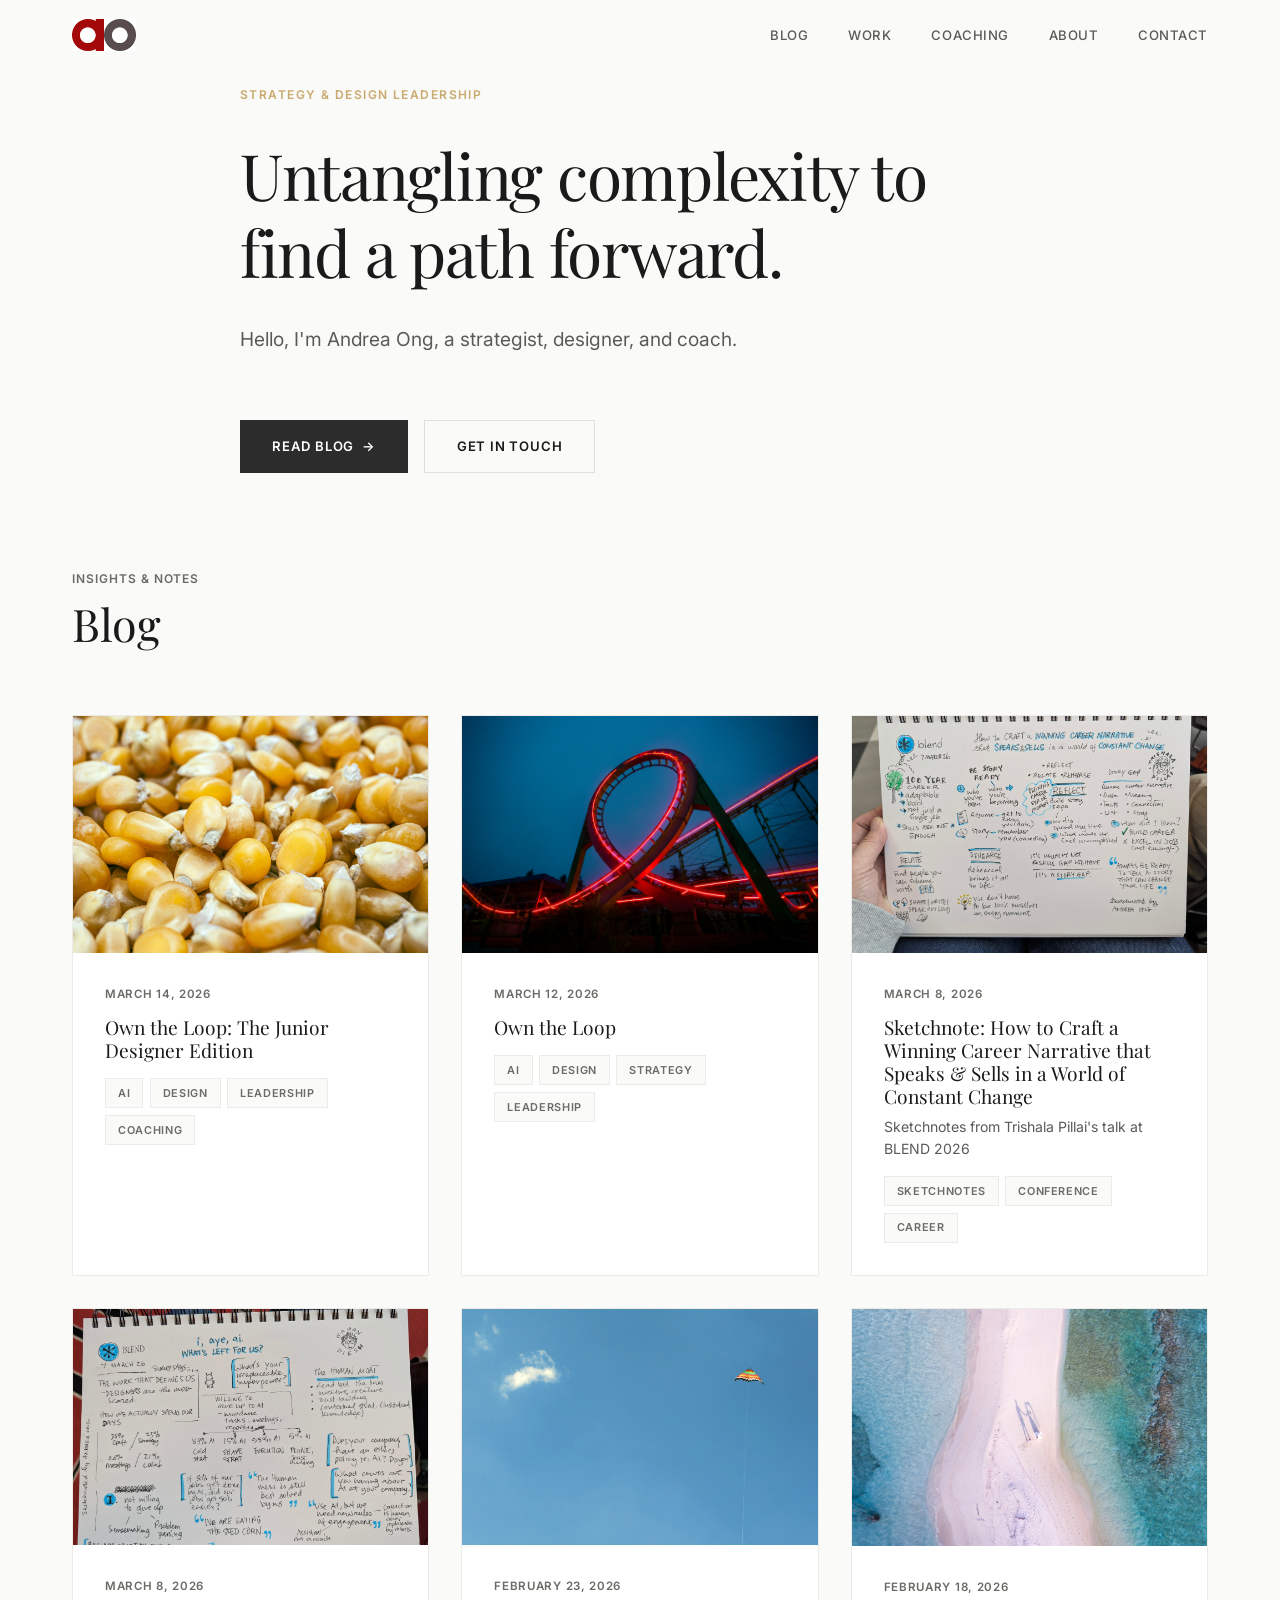
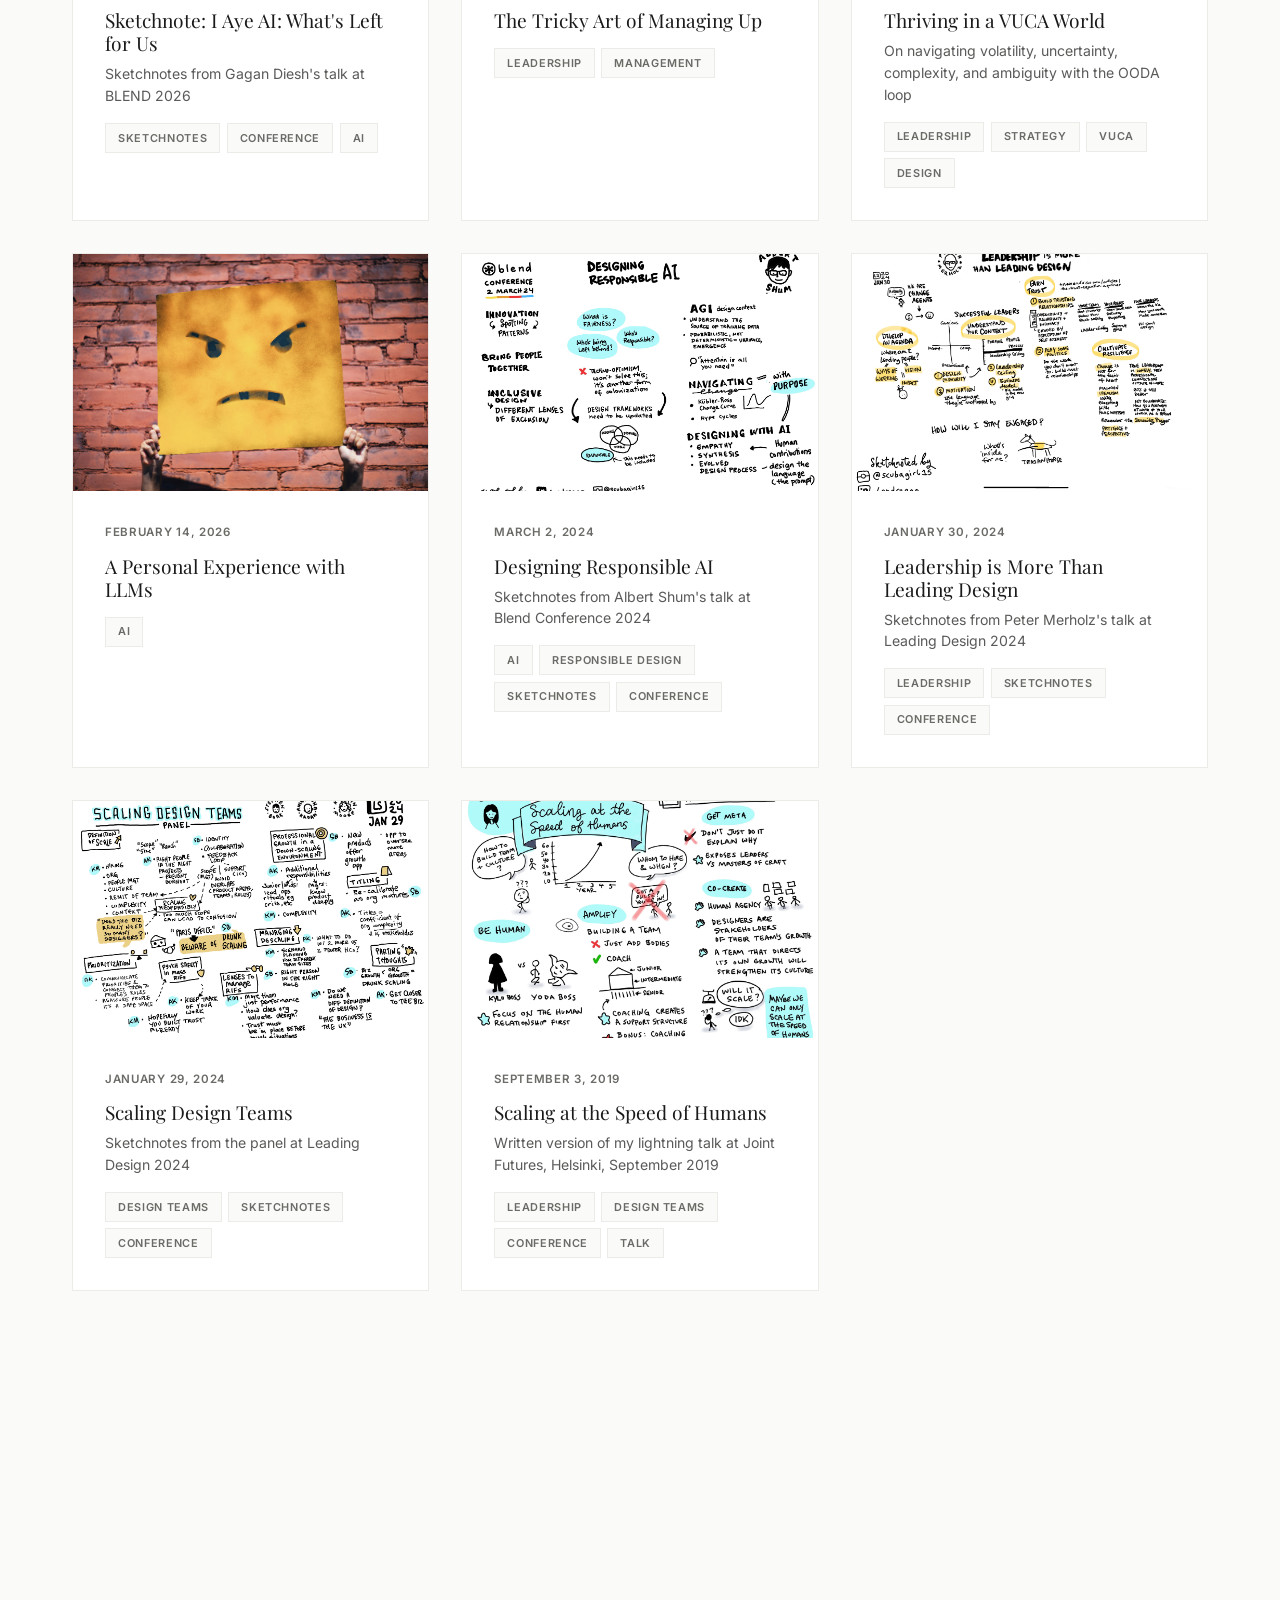
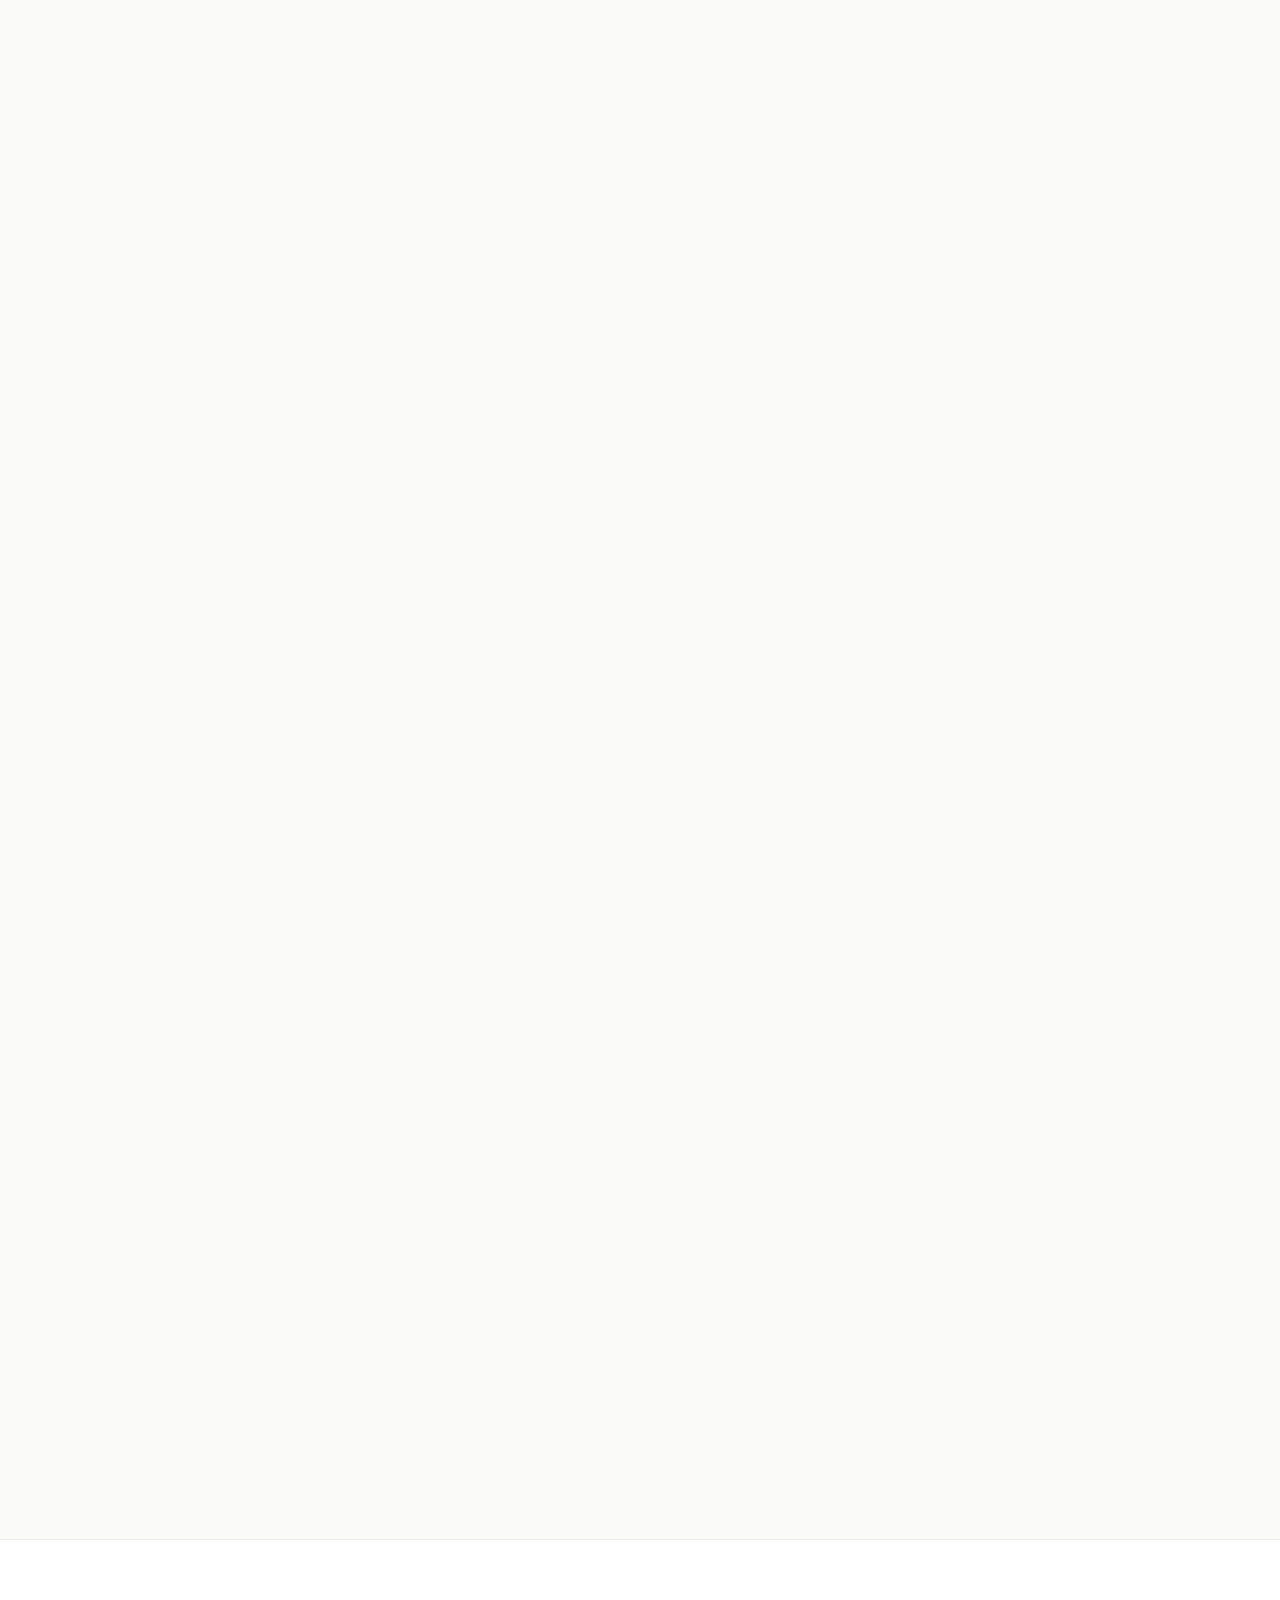
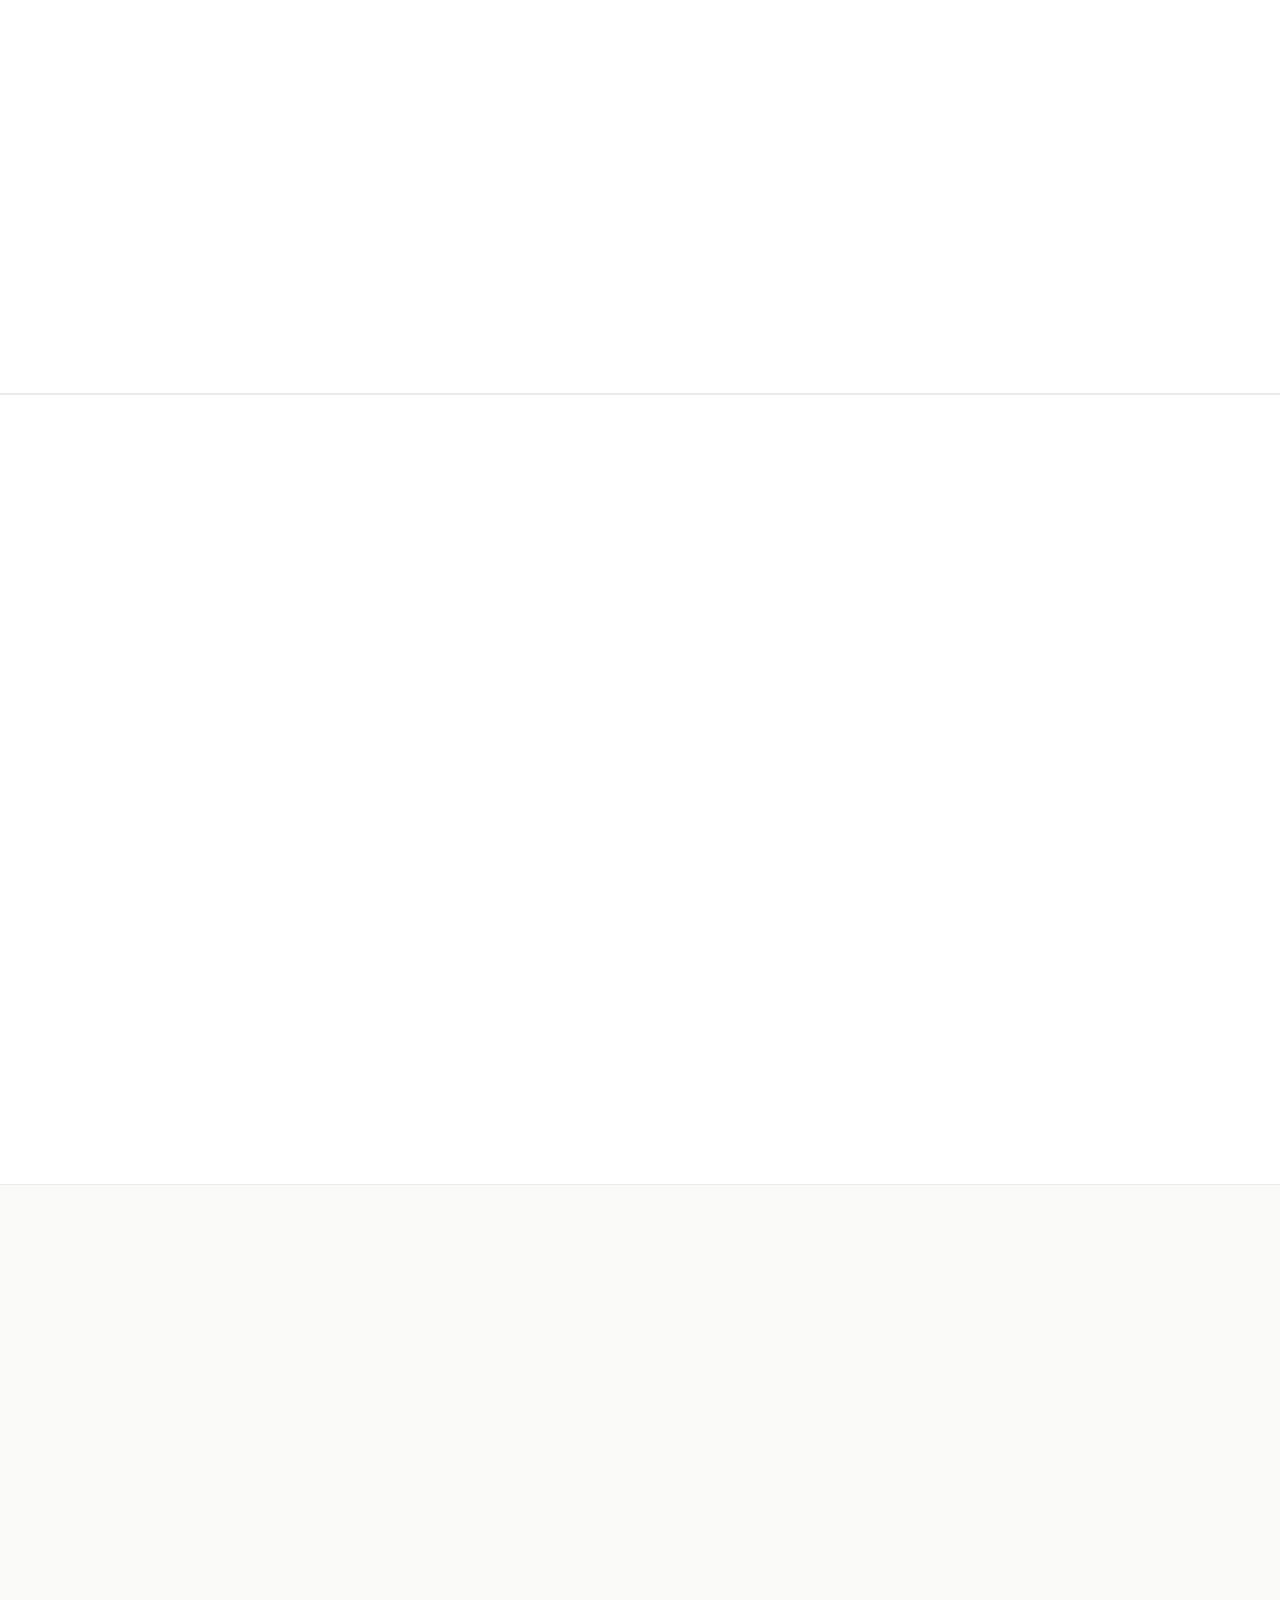
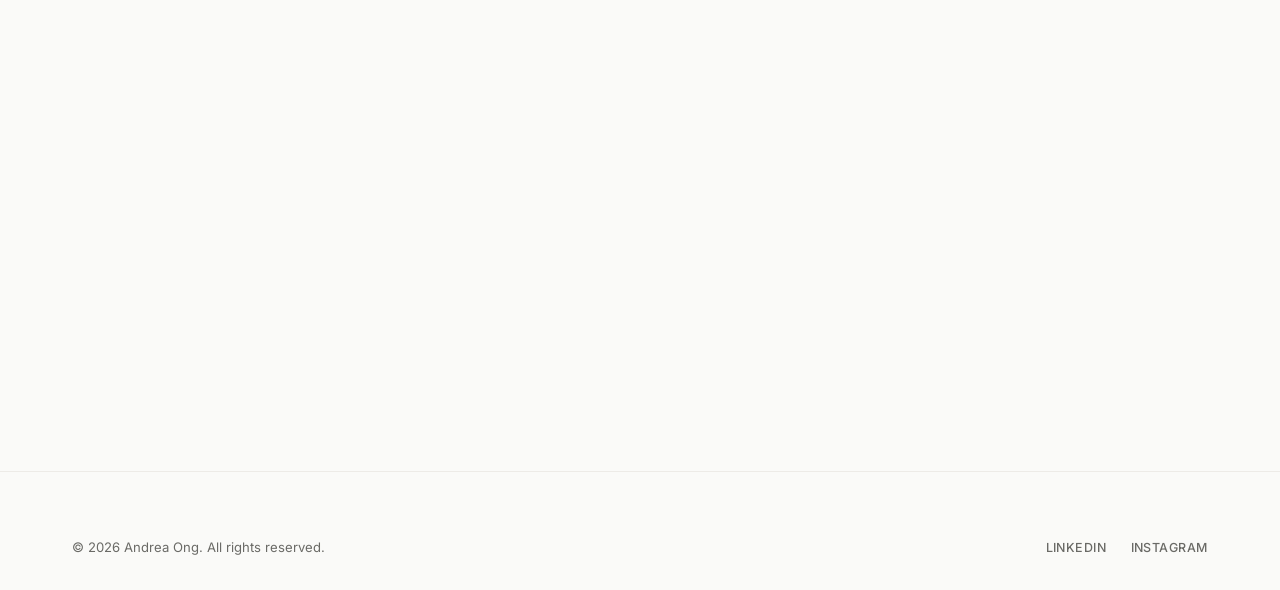
==== commit c48d94ee: "Add files via upload" ====
--- a/index.html
+++ b/index.html
@@ -36,18 +36,21 @@
 </head>
 <body>
 
+  <!-- Skip Navigation -->
+  <a href="#app" class="skip-link">Skip to main content</a>
+
   <!-- Navigation -->
-  <nav class="nav">
+  <nav class="nav" aria-label="Main navigation">
     <div class="nav__inner">
       <a href="#" class="nav__logo"><img src="images/nav-logo.jpg" alt="Andrea Ong"></a>
-      <div class="nav__links">
-        <a href="#blog" class="nav__link">Blog</a>
-        <a href="#case-studies" class="nav__link">Work</a>
-        <a href="#coaching" class="nav__link">Coaching</a>
-        <a href="#about" class="nav__link">About</a>
-        <a href="#contact" class="nav__link">Contact</a>
+      <div class="nav__links" id="nav-links" role="list">
+        <a href="#blog" class="nav__link" role="listitem">Blog</a>
+        <a href="#case-studies" class="nav__link" role="listitem">Work</a>
+        <a href="#coaching" class="nav__link" role="listitem">Coaching</a>
+        <a href="#about" class="nav__link" role="listitem">About</a>
+        <a href="#contact" class="nav__link" role="listitem">Contact</a>
       </div>
-      <button class="nav__toggle" aria-label="Toggle navigation">
+      <button class="nav__toggle" aria-label="Toggle navigation menu" aria-expanded="false" aria-controls="nav-links">
         <span></span>
         <span></span>
         <span></span>
--- a/css/style.css
+++ b/css/style.css
@@ -11,7 +11,7 @@
   --color-surface: #FFFFFF;
   --color-text: #1A1A1A;
   --color-text-secondary: #5A5A58;
-  --color-text-tertiary: #8A8A86;
+  --color-text-tertiary: #6A6A66;
   --color-accent: #2C2C2C;
   --color-accent-hover: #4A4A48;
   --color-border: #E2E0DC;
@@ -50,6 +50,46 @@
 a { color: inherit; text-decoration: none; }
 ul, ol { list-style: none; }
 
+/* --- Accessibility Utilities --- */
+.skip-link {
+  position: absolute;
+  top: -9999px;
+  left: -9999px;
+  z-index: 9999;
+  background: var(--color-text);
+  color: var(--color-bg);
+  padding: 0.75rem 1.5rem;
+  font-weight: 600;
+  text-decoration: none;
+  border-radius: 0 0 4px 4px;
+}
+.skip-link:focus {
+  top: 0;
+  left: 1rem;
+}
+
+.sr-only {
+  position: absolute;
+  width: 1px;
+  height: 1px;
+  padding: 0;
+  margin: -1px;
+  overflow: hidden;
+  clip: rect(0, 0, 0, 0);
+  white-space: nowrap;
+  border: 0;
+}
+
+.section-label {
+  font-family: var(--font-sans);
+  font-weight: 600;
+  text-transform: uppercase;
+  letter-spacing: 0.08em;
+  font-size: 0.75rem;
+  color: var(--color-text-tertiary);
+  max-width: none;
+}
+
 /* --- Typography --- */
 h1, h2, h3, h4 { font-family: var(--font-serif); font-weight: 400; line-height: 1.2; }
 
@@ -68,6 +108,8 @@
 .container--narrow { max-width: var(--max-width-narrow); margin: 0 auto; padding: 0 var(--space-md); }
 
 section { padding: var(--space-xl) 0; }
+#blog { padding-top: 0; }
+
 
 /* --- Navigation --- */
 .nav {
@@ -155,7 +197,6 @@
 
 /* --- Hero --- */
 .hero {
-  min-height: 90vh;
   display: flex;
   align-items: center;
   padding-top: 5rem;
@@ -847,6 +888,18 @@
   line-height: 1.75;
 }
 
+.detail-content__section ul {
+  list-style: disc;
+  padding-left: 1.5rem;
+  color: var(--color-text-secondary);
+  font-size: 1.02rem;
+  line-height: 1.75;
+}
+
+.detail-content__section li {
+  margin-bottom: 0.4rem;
+}
+
 .detail-content__demonstrates {
   background: var(--color-bg-alt);
   padding: var(--space-md);
@@ -948,27 +1001,27 @@
 
 @media (max-width: 768px) {
   section { padding: var(--space-lg) 0; }
-  .hero { min-height: 80vh; }
+  .hero { min-height: auto; }
 
   .nav__links {
     position: fixed;
     top: 0;
     right: 0;
-    bottom: 0;
-    width: 280px;
+    width: 240px;
     max-width: 80vw;
+    height: auto;
     background: var(--color-surface);
     flex-direction: column;
     justify-content: flex-start;
-    gap: 2rem;
-    padding: var(--space-xl) var(--space-lg);
+    gap: 1.5rem;
+    padding: var(--space-md) var(--space-lg);
     transform: translateX(100%);
-    transition: transform var(--transition);
+    transition: transform 0.35s cubic-bezier(0.25, 0.46, 0.45, 0.94);
     border-left: 1px solid var(--color-border);
-    box-shadow: -4px 0 24px rgba(0, 0, 0, 0.15);
+    border-bottom: 1px solid var(--color-border);
+    box-shadow: -4px 4px 24px rgba(0, 0, 0, 0.12);
+    border-bottom-left-radius: 8px;
     z-index: 200;
-    overflow-y: auto;
-    overflow-x: hidden;
   }
 
   .nav__links.open { transform: translateX(0); }
